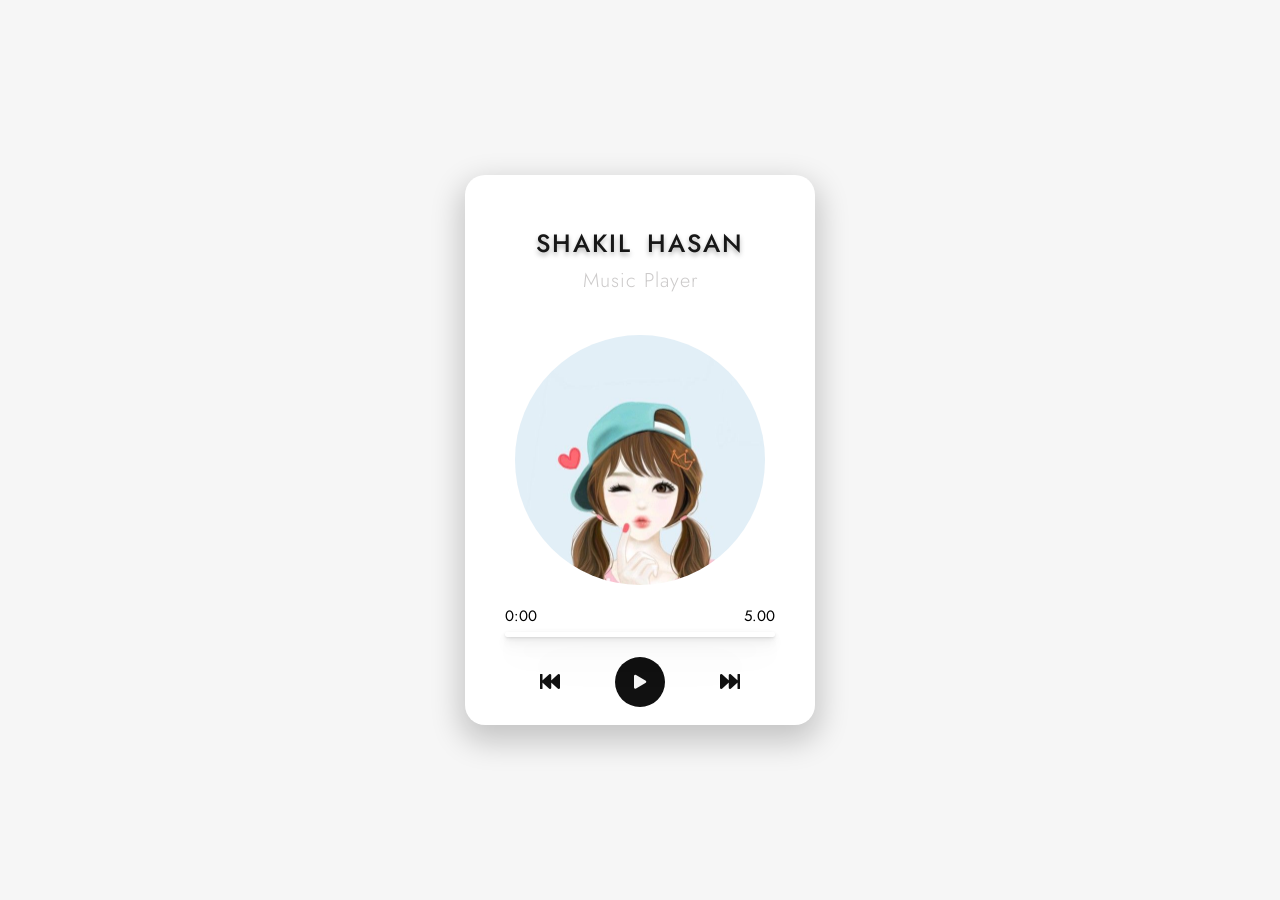
==== index.html @ ace5a918 "ok" ====
<!DOCTYPE html>
<html lang="en">
<head>
    <meta charset="UTF-8">
    <meta name="viewport" content="width=device-width, initial-scale=1.0">
    <title>Document</title>
    <link rel="stylesheet" href="css/style.css">
    <link rel="stylesheet" href="https://cdnjs.cloudflare.com/ajax/libs/font-awesome/5.10.0/css/all.min.css" integrity="sha512-PgQMlq+nqFLV4ylk1gwUOgm6CtIIXkKwaIHp/PAIWHzig/lKZSEGKEysh0TCVbHJXCLN7WetD8TFecIky75ZfQ==" crossorigin="anonymous" />
</head>
<body>
    <div class="main_div">
        <div class="music_container">
            <h2 id="title">Shakil Hasan</h2>
            <h3 id="artist">Music Player</h3>
            <div class="img_container">
                <img src="image/a.jpg" alt="">
            </div>
            <audio src="music/a.mp3"></audio>
               <!--progress bar -->
               <div class="progressbar_container" id="progressbar_container">
               <div class="progress_duration_meter">
                   <div id="current_time"> 0:00</div>
                   <div id="duration">5.00</div>
            </div>
            <div class="progress_div" id="progress_div">
                <div class="progress" id="progress"></div>

            </div>
            </div>
            <!--controls-->
            <div class="music_controls">
                <i class="fas fa-fast-backward" id="prev" title="Previous"></i>
                <i class="fas fa-play main_button" id="play" title="Play"></i>
                <i class="fas fa-fast-forward" id="next" title="Next"></i>
            </div>
        </div>
    </div>
    <script>
        const music = document.querySelector("audio");
        const img = document.getElementById("img");
        const play = document.getElementById("play");
        const artist = document.getElementById("artist");
        const title = document.getElementById("title");
        const prev = document.getElementById("prev");
        const next = document.getElementById("next");

        let progress = document.getElementById("progress");

        const songs = [
            {
                name: "a",
                title: "Bechalor Song",
                artist: "Bangladesh",
            },
            {
                name: "b",
                title: "Otalia Song",
                artist: "English",
            },
            {
                name: "c",
                title: "Ek Larka Tha",
                artist: "Hindi",
            },
            {
                name: "d",
                title: "Rab Kare Tusko",
                artist: "Hindi",
            },
            {
                name: "e",
                title: "Tu Chiz Bari",
                artist: "Hindi",
            },
        ];
 
        let isPlaying = false;
 //for play function
         const playMusic = () => {
            isPlaying = true;
            music.play();
            play.classList.replace( "fa-play" , "fa-pause");
        };
        //for pause function
        const pauseMusic = () => {
            isPlaying = false;
            music.pause();
            play.classList.replace( "fa-pause" , "fa-play");
        };

        play.addEventListener("click" , () => {
            isPlaying ? pauseMusic() : playMusic();
        });

        ///change music function
     const loadSong = (songs) => {
         title.textContent = songs.title;
         artist.textContent = songs.artist;
         music.src = `music/${songs.name}.mp3`;
         img.src = "image/" + songs.name + ".jpg";
     };
        songIndex = 0;
        

        const nextSong = () => {
            songIndex = (songIndex + 1) % songs.length;
            loadSong(songs[songIndex]);
            playMusic();
        };
        const prevSong = () => {
            songIndex = (songIndex - 1 + songs.length) % songs.length;
            loadSong(songs[songIndex]);
            playMusic();
        };

        music.addEventListener('timeupdate' , (event) => {
            const {currentTime, duration } = event.srcElement;


            let progress_time = (currentTime / duration) * 100;

            progress.style.width = `${progress_time}%`;

        } );
      
      next.addEventListener("click" , nextSong);
      prev.addEventListener("click" , prevSong);
 

    </script>
</body>
</html>
---- css/style.css ----
@import url("https://fonts.googleapis.com/css2?family=Jost:wght@200&display=swap");

*,
*::before,
*::after{
    margin: 0;
    padding : 0%;
    box-sizing: border-box;
}
html{
    font-size: 62.5%;
    font-family: "Jost",sans-serif;
}
.main_div{
    width: 100vw;
    height: 100vh;
    background-color: #f6f6f6;
    display: grid;
    place-items: center;
}
.music_container{
    width: 35rem;
    height: 55rem;
    background-color: #ffffff;
    border-radius: 2rem;
    box-shadow: 0 1.2rem 3rem 0.5rem rgba(0,0,0,0.2);
    padding: 3rem;
    text-align: center;
}
.music_container #title{
    text-transform: uppercase;
    letter-spacing: 0.2rem;
    word-spacing: 0.5rem;
    color: #171717;
    margin: 2rem 0 0.5rem 0;
    font-size: 2.5rem;
    font-weight: 500;
    text-shadow: 0 0.3rem 0.5rem rgba(0,0,0,0.3);

}
.music_container #artist{
    color: #cccaca;
    text-transform: capitalize;
    font-size: 2rem;
    letter-spacing: 0.1rem;
    margin-bottom: 4rem;
    font-weight: 300;
}
.img_container{
    width: 25rem;
    height: 25rem;
    margin: auto;
}
img{
    width: 100%;
    height: 100%;
    border-radius: 50%;
    object-fit:cover;
    box-shadow:100px;
}
.music_controls{
    width: 20rem;
    display: flex;
    justify-content: space-between;
    align-items: center;
    margin: auto;
    margin-top: 1rem;
}
.music_controls .fas{
    color: #111111;
    font-size: 2rem;
    cursor: pointer;
    filter: drop-shadow(0 1.2rem 3rem 0.5rem rgba(0,0,0,0.4));
}
.music_controls .main_button{
    width: 5rem;
    height: 5rem;
    border-radius: 50%;
    background-color: #111;
    color: #f6f6f6;
    font-size: 1.4rem;
    display: flex;
    justify-content: center;
    align-items: center;
}
.music_controls .fas:hover{
    color:gray;
}
.music_controls .fa-play:hover{
    background-color: #f6f6f6;
    color: #111;
    box-shadow: 0 1rem 2rem 2.2rem rgba(0,0,0,0.4);
}

/*progress*/
.progressbar_container{
    width: 100%;
    height: auto;
    padding: 1rem;
    margin-top: 10px;
}
.progress_div{
    width: 100%;
    height: 0.5rem;
    box-shadow: 0 1px 2px rgba(0,0,0,0.07), 
    0 2px 4px rgba(0,0,0,0.07),
    0 4px 8px rgba(0,0,0,0.07),
    0 8px 16px rgba(0,0,0,0.07),
    0 16px 32px rgba(0,0,0,0.07),
    0 32px 64px rgba(0,0,0,0.07);
    border-radius: 4rem;
    position: relative;
    margin-top: 0.5rem;
    transition: all 1s linear;
    -moz-transition:all 1s linear ;
    -o-transition: all 1s linear;
    -webkit-transition: all 1s linear;
    cursor: pointer;
    -webkit-appearance:none;
    appearance: none;
}
.progress{
    position: absolute;
    top: 0;
    left: 0;
    width: 0;
    height: 100%;
    background-color: red;
    border-radius: 4rem;

    transition: width 1s linear;
    -moz-transition:width 1s linear ;
    -o-transition: width 1s linear;
    -webkit-transition: width 1s linear;
    cursor: pointer;
    -webkit-appearance:none;
    appearance: none;
}
.progress_duration_meter{
    display: flex;
    justify-content: space-between;
    font-size: 1.5rem;
}
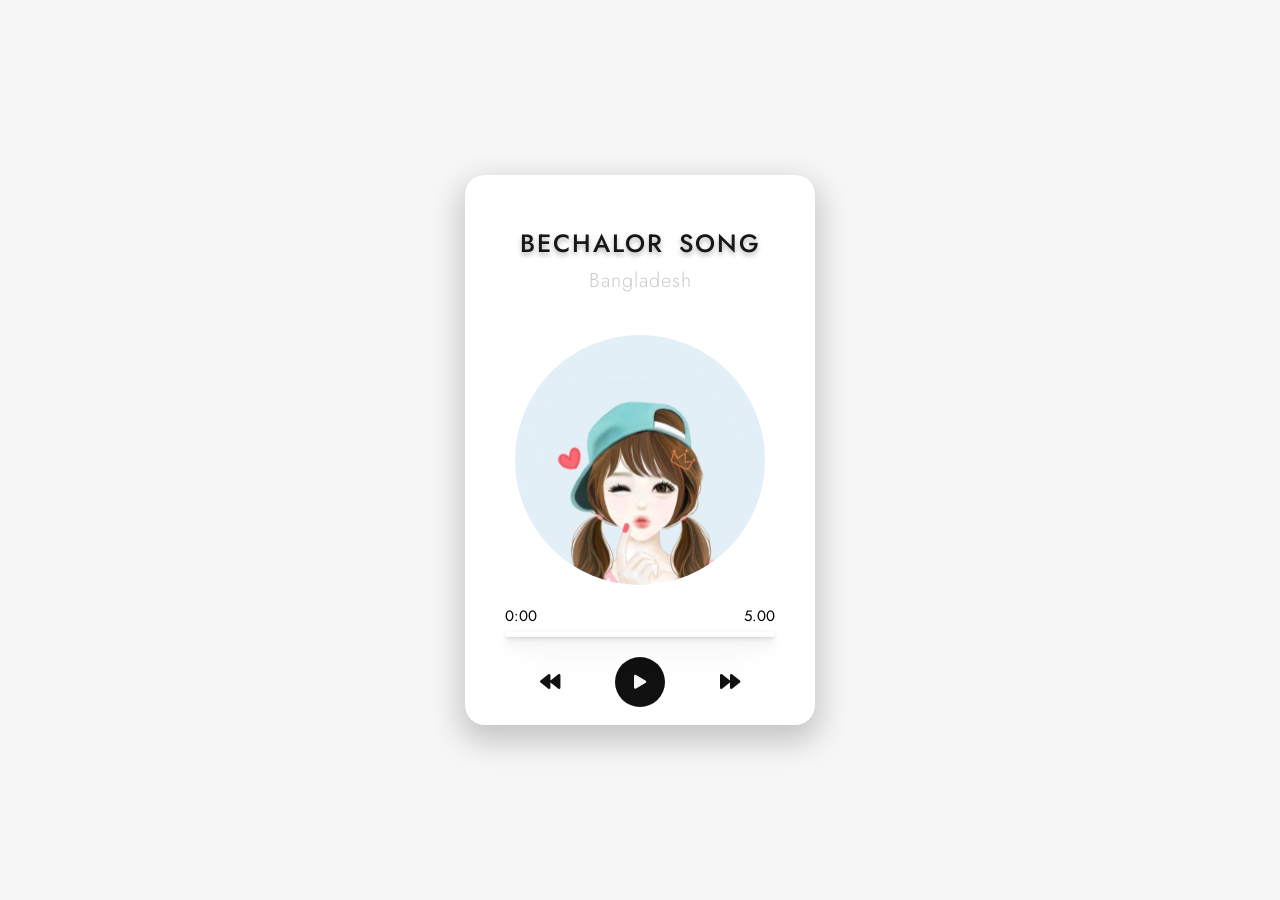
==== commit 4f3976fb: "ok" ====
--- a/index.html
+++ b/index.html
@@ -10,8 +10,8 @@
 <body>
     <div class="main_div">
         <div class="music_container">
-            <h2 id="title">Shakil Hasan</h2>
-            <h3 id="artist">Music Player</h3>
+            <h2 id="title">Bechalor Song</h2>
+            <h3 id="artist">Bangladesh</h3>
             <div class="img_container">
                 <img src="image/a.jpg" alt="">
             </div>
@@ -29,15 +29,15 @@
             </div>
             <!--controls-->
             <div class="music_controls">
-                <i class="fas fa-fast-backward" id="prev" title="Previous"></i>
+                <i class="fas fa-backward" id="prev" title="Previous"></i>
                 <i class="fas fa-play main_button" id="play" title="Play"></i>
-                <i class="fas fa-fast-forward" id="next" title="Next"></i>
+                <i class="fas fa-forward" id="next" title="Next"></i>
             </div>
         </div>
     </div>
     <script>
         const music = document.querySelector("audio");
-        const img = document.getElementById("img");
+        const img = document.querySelector("img");
         const play = document.getElementById("play");
         const artist = document.getElementById("artist");
         const title = document.getElementById("title");
@@ -45,6 +45,9 @@
         const next = document.getElementById("next");
 
         let progress = document.getElementById("progress");
+        let total_duration = document.getElementById("duration");
+        let current_time = document.getElementById("current_time");
+        const progress_div = document.getElementById("progress_div");
 
         const songs = [
             {
@@ -121,8 +124,42 @@
 
             progress.style.width = `${progress_time}%`;
 
-        } );
-      
+//music duration
+            let min_duration = Math.floor(duration / 60);
+            let sec_duration = Math.floor(duration % 60);
+
+            let tot_duration = `${min_duration}:${sec_duration}`;
+             if(duration){
+                total_duration.textContent = `${tot_duration}`;
+             }
+            
+
+            //music current duration
+            let min_currentTime = Math.floor(currentTime / 60);
+            let sec_currentTime = Math.floor(currentTime % 60);
+
+            
+            if(sec_currentTime < 10){
+
+             sec_currentTime = `0${sec_currentTime}`;
+            }
+            let tot_currentTime = `${min_currentTime}:${sec_currentTime}`;
+                current_time.textContent = `${tot_currentTime}`;
+        
+        });
+//onclickfunction
+        progress_div.addEventListener("click" , (event) =>{
+            console.log(event);
+              const { duration } = music;
+            let move_progress = 
+            (event.offsetX / event.srcElement.clientWidth)*duration;
+            music.currentTime = move_progress;
+
+        });
+        //auto next song 
+      music.addEventListener("ended" , nextSong);
+
+
       next.addEventListener("click" , nextSong);
       prev.addEventListener("click" , prevSong);
  
--- a/css/style.css
+++ b/css/style.css
@@ -92,6 +92,19 @@
     box-shadow: 0 1rem 2rem 2.2rem rgba(0,0,0,0.4);
 }
 
+/* image animation*/
+.anime{
+    animation: rotatePlayer 3s linear infinite;
+}
+
+@keyframes rotatePlayer{
+    from{
+        transform:rotate(0deg);
+    }to{
+        transform: rotate(360deg);
+    }
+}
+
 /*progress*/
 .progressbar_container{
     width: 100%;
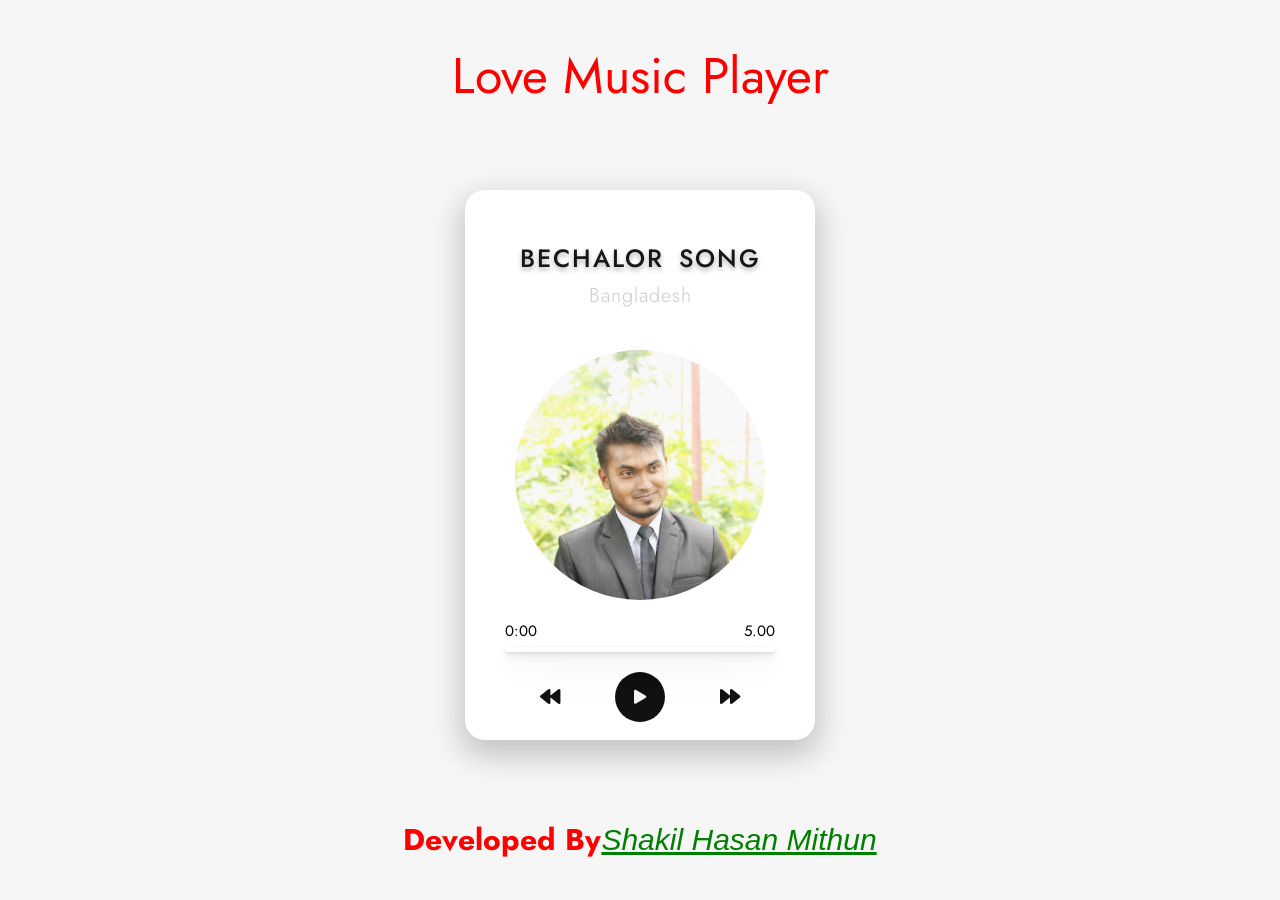
==== commit 4883e3f2: "okkkkk" ====
--- a/index.html
+++ b/index.html
@@ -9,6 +9,9 @@
 </head>
 <body>
     <div class="main_div">
+        <div class="name">
+            Love Music Player
+        </div>
         <div class="music_container">
             <h2 id="title">Bechalor Song</h2>
             <h3 id="artist">Bangladesh</h3>
@@ -34,6 +37,11 @@
                 <i class="fas fa-forward" id="next" title="Next"></i>
             </div>
         </div>
+        <div class="name2">
+            <h4>Developed By </h4>  
+            <a href="https://shakil000.github.io/Portfolio-master/" target="_blank" class="color">Shakil Hasan Mithun</a> 
+        </div>
+        
     </div>
     <script>
         const music = document.querySelector("audio");
--- a/css/style.css
+++ b/css/style.css
@@ -10,6 +10,27 @@
 html{
     font-size: 62.5%;
     font-family: "Jost",sans-serif;
+}
+.name , .name2{
+    margin: auto;
+    display: flex;
+    align-items:center;
+    color:red;
+    font-size: 50px;
+    
+}
+.name2{
+    margin: auto;
+    display: flex;
+    align-items:center;
+    color:red;
+    font-size: 30px;
+    
+}
+.color{
+    color: green;
+    font-style: italic;
+    
 }
 .main_div{
     width: 100vw;
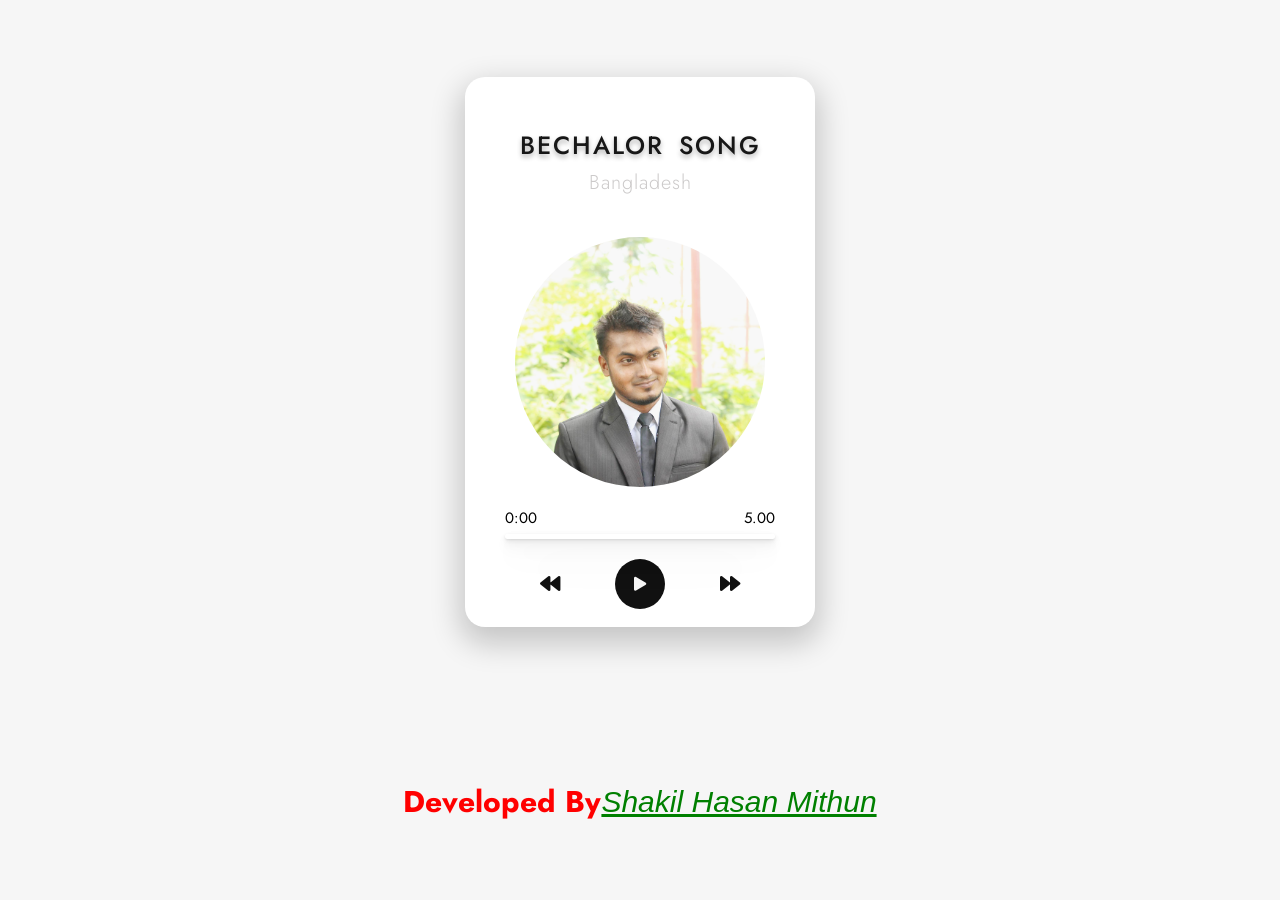
==== commit e2a6aed6: "as" ====
--- a/index.html
+++ b/index.html
@@ -9,9 +9,6 @@
 </head>
 <body>
     <div class="main_div">
-        <div class="name">
-            Love Music Player
-        </div>
         <div class="music_container">
             <h2 id="title">Bechalor Song</h2>
             <h3 id="artist">Bangladesh</h3>
--- a/css/style.css
+++ b/css/style.css
@@ -11,14 +11,7 @@
     font-size: 62.5%;
     font-family: "Jost",sans-serif;
 }
-.name , .name2{
-    margin: auto;
-    display: flex;
-    align-items:center;
-    color:red;
-    font-size: 50px;
-    
-}
+
 .name2{
     margin: auto;
     display: flex;
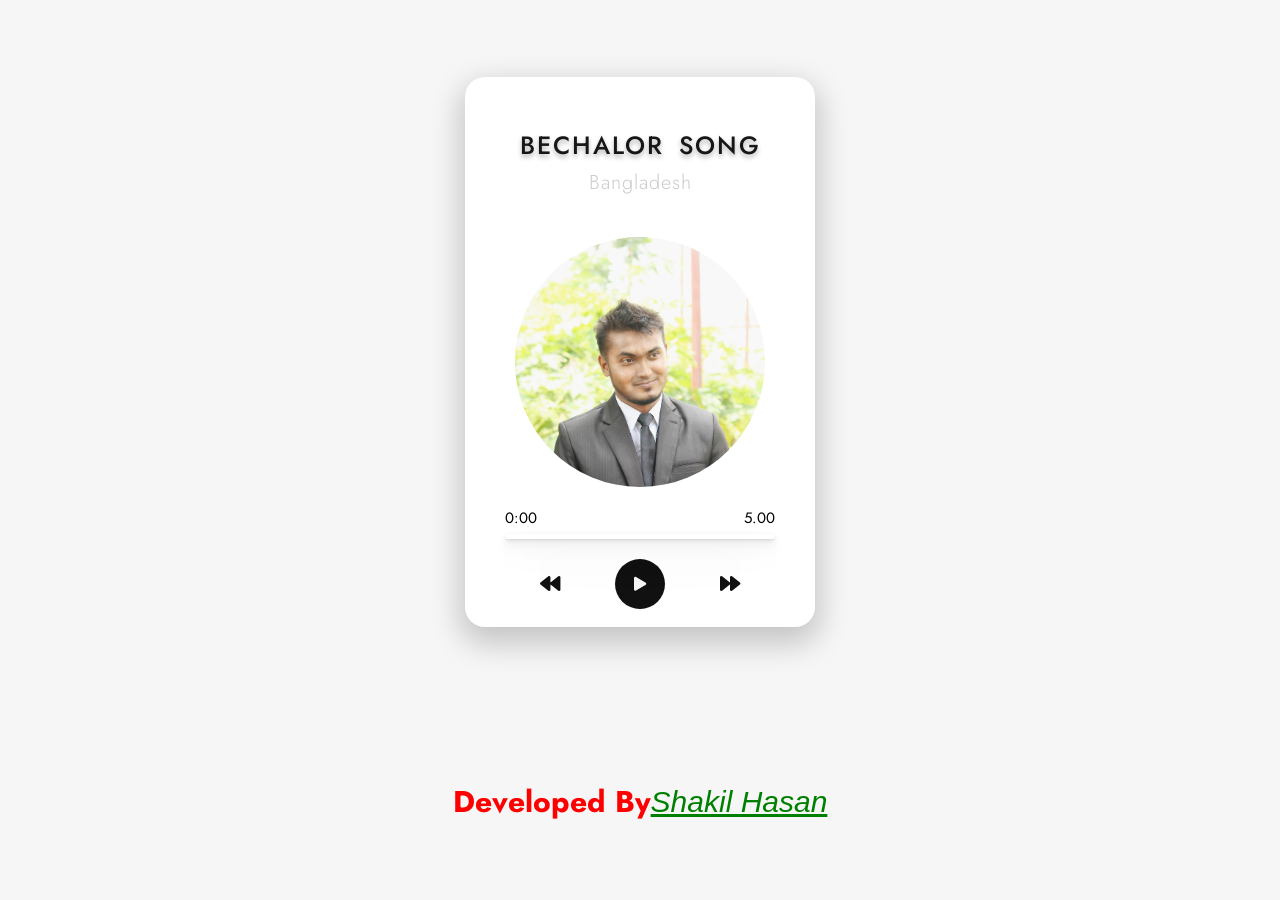
==== commit d61161aa: "dfsgf" ====
--- a/index.html
+++ b/index.html
@@ -36,7 +36,7 @@
         </div>
         <div class="name2">
             <h4>Developed By </h4>  
-            <a href="https://shakil000.github.io/Portfolio-master/" target="_blank" class="color">Shakil Hasan Mithun</a> 
+            <a href="https://shakil000.github.io/Portfolio-master/" target="_blank" class="color">Shakil Hasan</a> 
         </div>
         
     </div>
